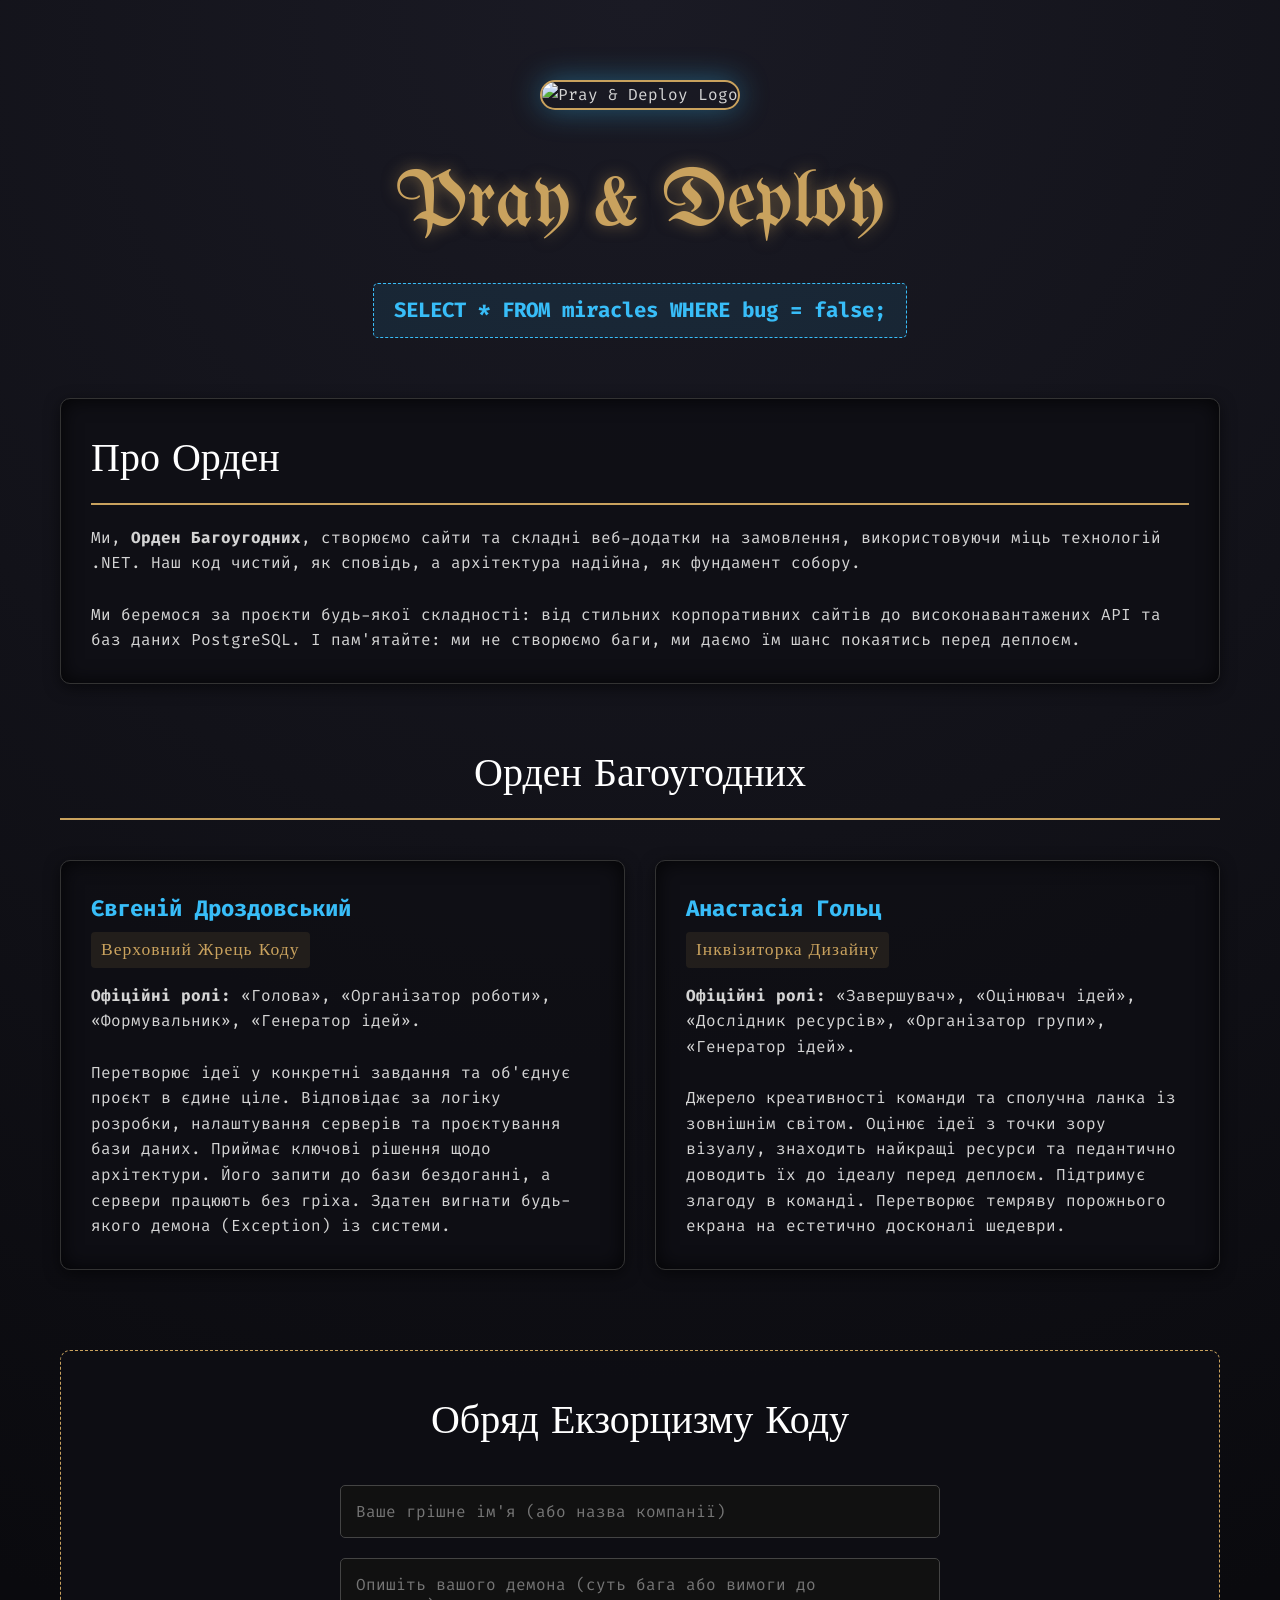
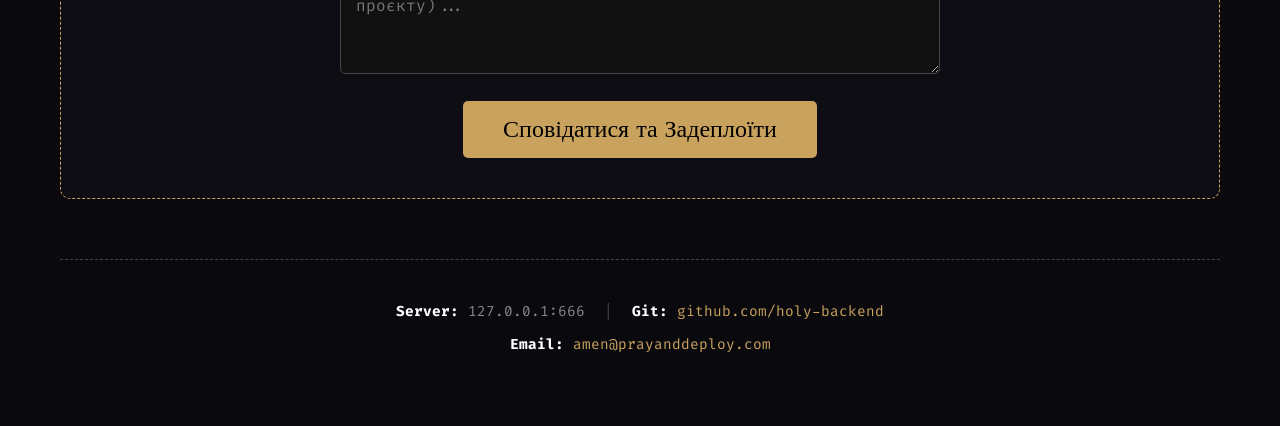
==== docs/index.html @ d0f3235c "Create index.html for Pray & Deploy website Added a new HTML file for the Pray & Deploy website with" ====
<!DOCTYPE html>
<html lang="uk">
<head>
    <meta charset="UTF-8">
    <meta name="viewport" content="width=device-width, initial-scale=1.0">
    <title>Pray & Deploy | Елітна .NET розробка</title>
    <style>
        /* Підключаємо справжній готичний шрифт та термінальний шрифт */
        @import url('https://fonts.googleapis.com/css2?family=UnifrakturMaguntia&family=Fira+Code:wght@400;700&display=swap');

        :root {
            --primary-gold: #c9a25e;
            --accent-blue: #38bdf8;
            --dark-bg: #0a0a0e;
            --card-bg: rgba(15, 15, 20, 0.85);
        }

        * {
            box-sizing: border-box;
            margin: 0;
            padding: 0;
        }

        body {
            background-color: var(--dark-bg);
            color: #d4d4d4;
            font-family: 'Fira Code', monospace;
            line-height: 1.6;
            overflow-x: hidden;
            background-image: radial-gradient(circle at top, #1a1a24 0%, var(--dark-bg) 80%);
            /* Розкоментуйте, щоб увімкнути постер на фон:
            background-image: url('images/poster.jpg');
            background-size: cover;
            background-attachment: fixed;
            background-position: center;
            background-blend-mode: overlay; */
        }

        .container {
            max-width: 1200px;
            margin: 0 auto;
            padding: 20px;
        }

        /* --- Header --- */
        header {
            text-align: center;
            padding: 60px 20px 40px;
        }

        .logo-container {
            margin-bottom: 30px;
            animation: float 4s ease-in-out infinite;
        }

        .logo-container img {
            width: 200px;
            height: 200px;
            border-radius: 15px;
            box-shadow: 0 0 30px rgba(56, 189, 248, 0.4);
            border: 2px solid var(--primary-gold);
            object-fit: cover;
        }

        /* Готичний шрифт для головного заголовка */
        h1 {
            font-family: 'UnifrakturMaguntia', cursive;
            color: var(--primary-gold);
            font-size: 5rem;
            margin-bottom: 15px;
            text-shadow: 0 0 15px rgba(201, 162, 94, 0.5);
            font-weight: normal;
        }

        /* Слоган компанії під заголовком */
        .sql-tagline {
            color: var(--accent-blue);
            font-size: 1.3rem;
            margin-bottom: 20px;
            font-weight: bold;
            background: rgba(56, 189, 248, 0.1);
            display: inline-block;
            padding: 10px 20px;
            border-radius: 5px;
            border: 1px dashed var(--accent-blue);
        }

        /* --- Cards --- */
        .about-section {
            display: flex;
            gap: 40px;
            margin-bottom: 60px;
            flex-wrap: wrap;
        }

        .about-card, .team-card {
            background: var(--card-bg);
            border: 1px solid #333;
            border-radius: 10px;
            padding: 30px;
            flex: 1;
            min-width: 300px;
            box-shadow: inset 0 0 20px rgba(0, 0, 0, 0.8), 0 4px 15px rgba(0,0,0,0.5);
            transition: transform 0.3s ease, border-color 0.3s ease;
        }

        .about-card:hover, .team-card:hover {
            transform: translateY(-5px);
            border-color: var(--accent-blue);
        }

        /* Готичний шрифт для підзаголовків */
        .section-title {
            font-family: 'UnifrakturMaguntia', cursive;
            color: #fff;
            font-size: 2.5rem;
            border-bottom: 2px solid var(--primary-gold);
            padding-bottom: 10px;
            margin-bottom: 20px;
            font-weight: normal;
        }

        /* --- Team --- */
        .team-grid {
            display: grid;
            grid-template-columns: repeat(auto-fit, minmax(280px, 1fr));
            gap: 30px;
        }

        .member-name {
            color: var(--accent-blue);
            font-size: 1.4rem;
            font-weight: bold;
            margin-bottom: 5px;
        }

        .member-role {
            color: var(--primary-gold);
            font-size: 1.1rem;
            margin-bottom: 15px;
            display: inline-block;
            background: rgba(201, 162, 94, 0.1);
            padding: 4px 10px;
            border-radius: 4px;
            font-family: 'UnifrakturMaguntia', cursive;
            letter-spacing: 1px;
        }

        /* --- Form --- */
        .contact-form {
            background: var(--card-bg);
            padding: 40px;
            border-radius: 10px;
            border: 1px dashed var(--primary-gold);
            text-align: center;
            margin-bottom: 60px;
        }

        .contact-form input, .contact-form textarea {
            width: 100%;
            max-width: 600px;
            padding: 15px;
            margin-bottom: 20px;
            background: #111;
            color: var(--accent-blue);
            border: 1px solid #444;
            border-radius: 5px;
            font-family: 'Fira Code', monospace;
            font-size: 1rem;
        }

        .contact-form input:focus, .contact-form textarea:focus {
            outline: none;
            border-color: var(--accent-blue);
            box-shadow: 0 0 10px rgba(56, 189, 248, 0.2);
        }

        /* Кнопка теж у готичному стилі */
        .btn-submit {
            background: var(--primary-gold);
            color: #000;
            padding: 15px 40px;
            border: none;
            font-size: 1.5rem;
            font-family: 'UnifrakturMaguntia', cursive;
            cursor: pointer;
            border-radius: 5px;
            transition: all 0.3s ease;
        }

        .btn-submit:hover {
            background: #fff;
            box-shadow: 0 0 15px var(--primary-gold);
        }

        /* --- Footer (Terminal Style) --- */
        footer {
            border-top: 1px dashed #444;
            padding: 40px 20px;
            text-align: center;
            font-size: 0.9em;
            color: #888;
            margin-top: 40px;
        }

        .footer-line {
            margin-bottom: 10px;
        }

        .highlight-white {
            color: #fff;
            font-weight: bold;
        }

        .highlight-gold {
            color: var(--primary-gold);
        }

        @keyframes float {
            0% { transform: translateY(0px); }
            50% { transform: translateY(-15px); }
            100% { transform: translateY(0px); }
        }
    </style>
</head>
<body>

    <div class="container">
        <header>
            <div class="logo-container">
                <img src="images/logo.jpg" alt="Pray & Deploy Logo">
            </div>
            <h1>Pray & Deploy</h1>
            <div class="sql-tagline">SELECT * FROM miracles WHERE bug = false;</div>
        </header>

        <section class="about-section">
            <div class="about-card">
                <h2 class="section-title">Про Орден</h2>
                <p>Ми, <strong>Орден Багоугодних</strong>, створюємо сайти та складні веб-додатки на замовлення, використовуючи міць технологій .NET. Наш код чистий, як сповідь, а архітектура надійна, як фундамент собору.</p>
                <br>
                <p>Ми беремося за проєкти будь-якої складності: від стильних корпоративних сайтів до високонавантажених API та баз даних PostgreSQL. І пам'ятайте: ми не створюємо баги, ми даємо їм шанс покаятись перед деплоєм.</p>
            </div>
        </section>

        <h2 class="section-title" style="text-align: center; margin-bottom: 40px; margin-top: 20px;">Орден Багоугодних</h2>
        <section class="team-grid">

            <div class="team-card">
                <div class="member-name">Євгеній Дроздовський</div>
                <div class="member-role">Верховний Жрець Коду</div>
                <p><strong>Офіційні ролі:</strong> «Голова», «Організатор роботи», «Формувальник», «Генератор ідей».</p>
                <br>
                <p>Перетворює ідеї у конкретні завдання та об'єднує проєкт в єдине ціле. Відповідає за логіку розробки, налаштування серверів та проєктування бази даних. Приймає ключові рішення щодо архітектури. Його запити до бази бездоганні, а сервери працюють без гріха. Здатен вигнати будь-якого демона (Exception) із системи.</p>
            </div>

            <div class="team-card">
                <div class="member-name">Анастасія Гольц</div>
                <div class="member-role">Інквізиторка Дизайну</div>
                <p><strong>Офіційні ролі:</strong> «Завершувач», «Оцінювач ідей», «Дослідник ресурсів», «Організатор групи», «Генератор ідей».</p>
                <br>
                <p>Джерело креативності команди та сполучна ланка із зовнішнім світом. Оцінює ідеї з точки зору візуалу, знаходить найкращі ресурси та педантично доводить їх до ідеалу перед деплоєм. Підтримує злагоду в команді. Перетворює темряву порожнього екрана на естетично досконалі шедеври.</p>
            </div>

        </section>

        <section style="margin-top: 80px;">
            <div class="contact-form">
                <h2 class="section-title" style="border: none; margin-bottom: 20px;">Обряд Екзорцизму Коду</h2>

                <form onsubmit="alert('Ваша молитва успішно досягла серверів. Амінь.'); return false;">
                    <input type="text" name="DeveloperName" placeholder="Ваше грішне ім'я (або назва компанії)" required />
                    <textarea name="BugDescription" rows="4" placeholder="Опишіть вашого демона (суть бага або вимоги до проєкту)..." required></textarea>
                    <br>
                    <button type="submit" class="btn-submit">Сповідатися та Задеплоїти</button>
                </form>
            </div>
        </section>

        <footer>
            <div class="footer-line">
                <span class="highlight-white">Server:</span> 127.0.0.1:666 <span style="margin: 0 10px; color: #444;">|</span>
                <span class="highlight-white">Git:</span> <span class="highlight-gold">github.com/holy-backend</span>
            </div>
            <div class="footer-line">
                <span class="highlight-white">Email:</span> <span class="highlight-gold">amen@prayanddeploy.com</span>
            </div>
        </footer>
    </div>

</body>
</html>
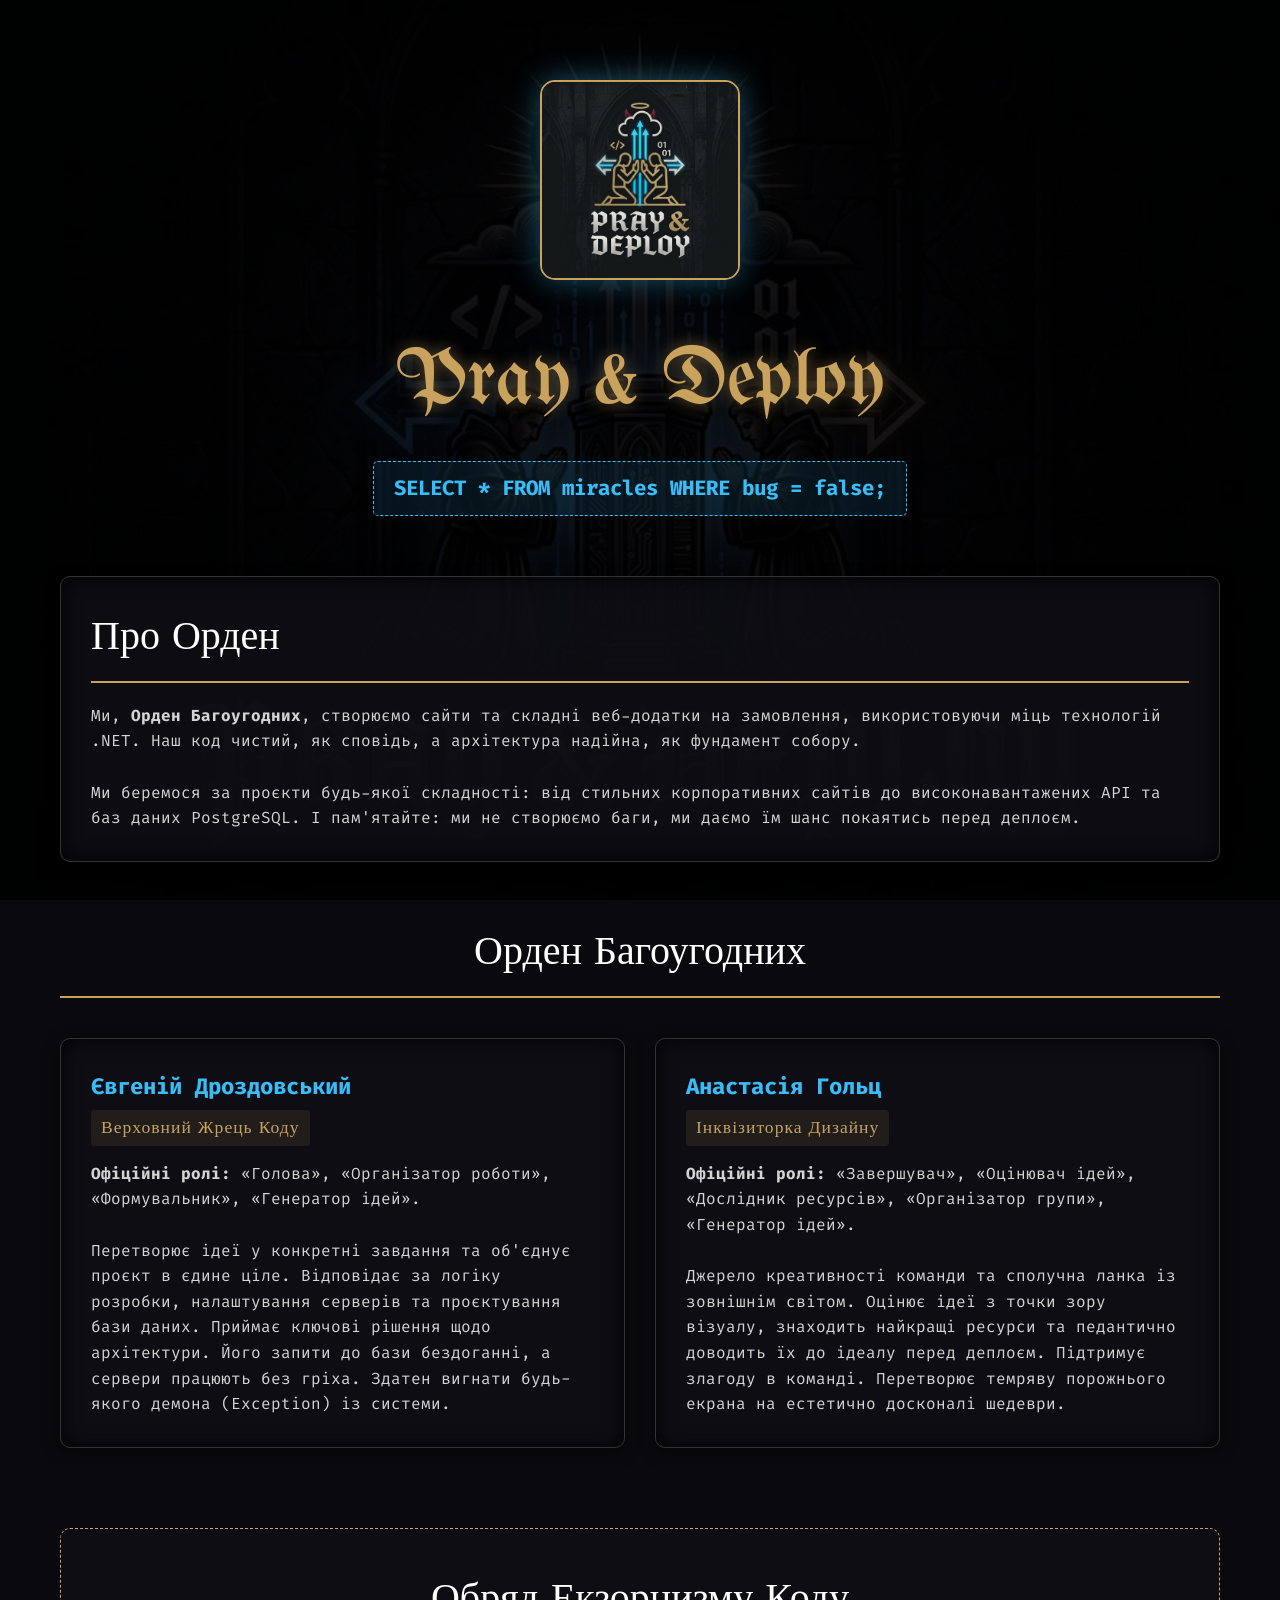
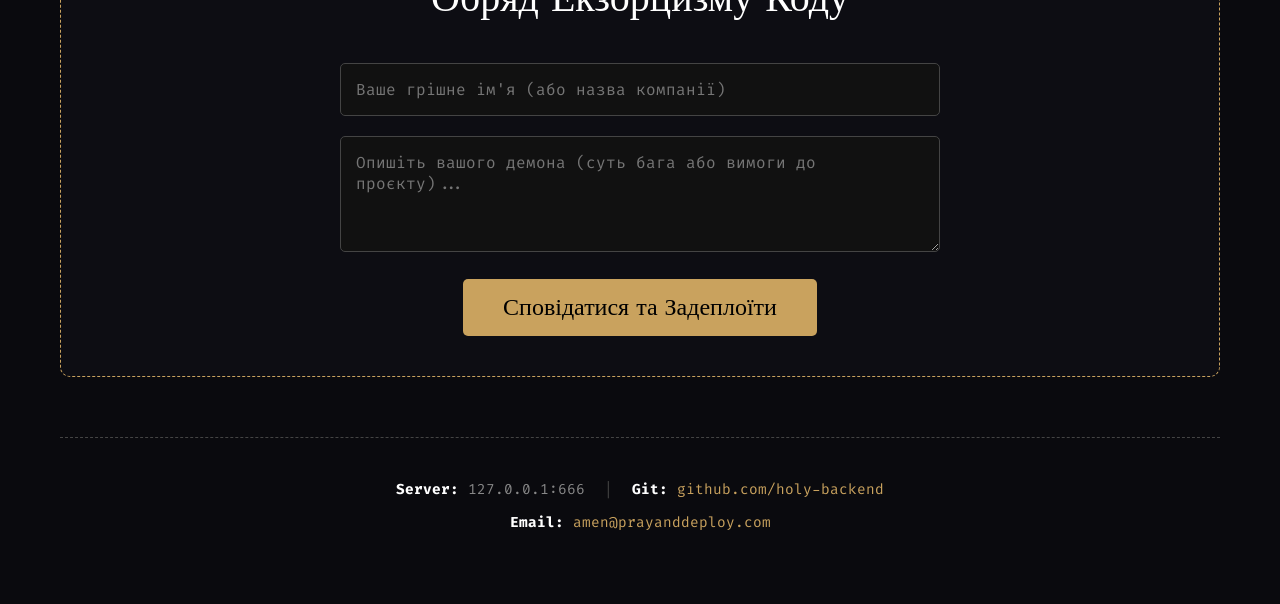
==== commit 198bd5a2: "Enable background poster image in index.html Uncomment background image styles for the poster." ====
--- a/docs/index.html
+++ b/docs/index.html
@@ -28,12 +28,11 @@
             line-height: 1.6;
             overflow-x: hidden;
             background-image: radial-gradient(circle at top, #1a1a24 0%, var(--dark-bg) 80%);
-            /* Розкоментуйте, щоб увімкнути постер на фон:
             background-image: url('images/poster.jpg');
             background-size: cover;
             background-attachment: fixed;
             background-position: center;
-            background-blend-mode: overlay; */
+            background-blend-mode: overlay;
         }
 
         .container {
